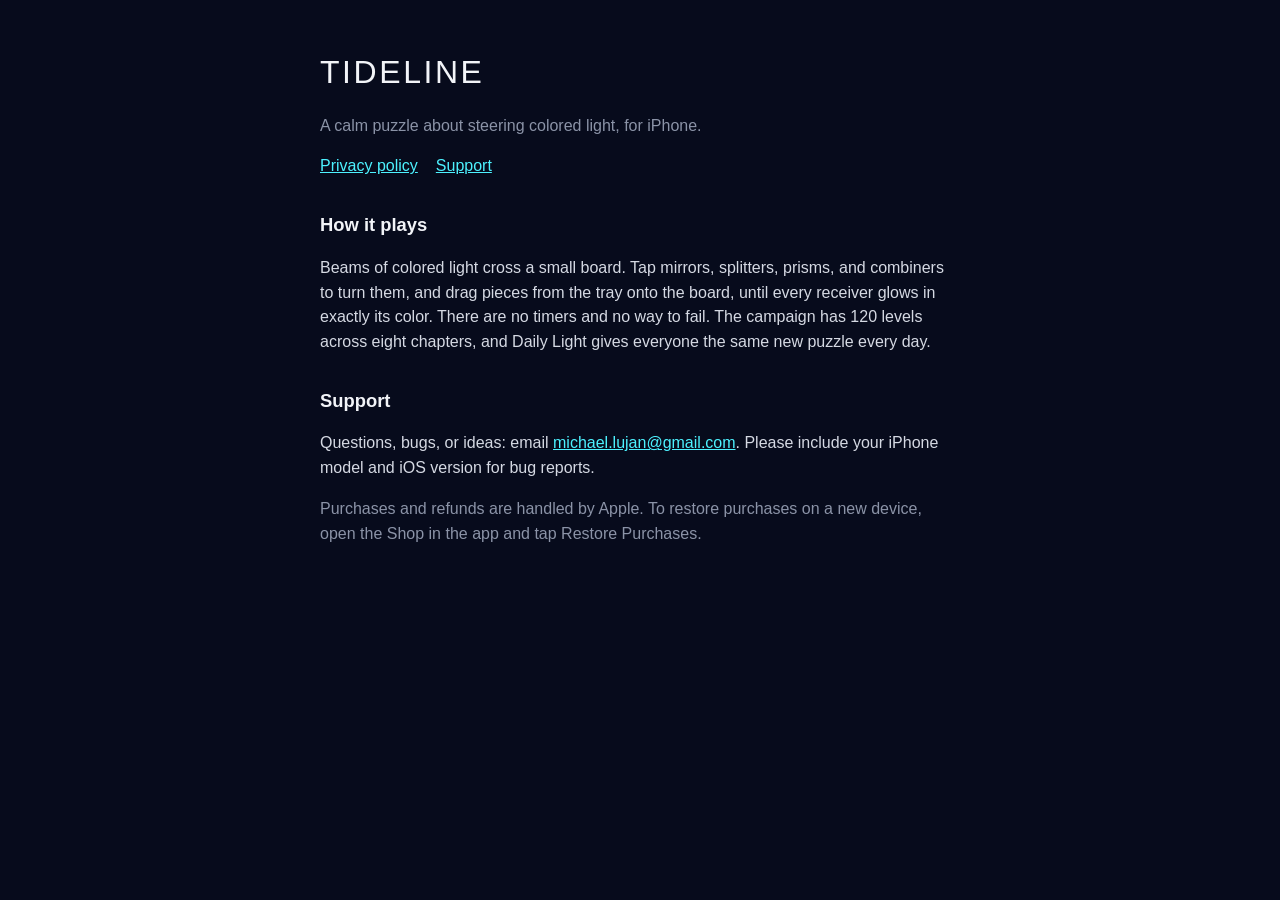
==== index.html @ cdab04fc "Tideline site: home, support, and privacy policy Co-Authored-By: Claude Opus 5.5 <noreply@anthropic." ====
<!doctype html>
<html lang="en">
<head>
<meta charset="utf-8">
<meta name="viewport" content="width=device-width, initial-scale=1">
<title>Tideline</title>
<link rel="stylesheet" href="style.css">
</head>
<body>
<main>
  <h1>TIDELINE</h1>
  <p class="dim">A calm puzzle about steering colored light, for iPhone.</p>
  <nav><a href="privacy.html">Privacy policy</a><a href="#support">Support</a></nav>

  <h2>How it plays</h2>
  <p>Beams of colored light cross a small board. Tap mirrors, splitters, prisms, and combiners to turn them, and drag pieces from the tray onto the board, until every receiver glows in exactly its color. There are no timers and no way to fail. The campaign has 120 levels across eight chapters, and Daily Light gives everyone the same new puzzle every day.</p>

  <h2 id="support">Support</h2>
  <p>Questions, bugs, or ideas: email <a href="mailto:michael.lujan@gmail.com">michael.lujan@gmail.com</a>. Please include your iPhone model and iOS version for bug reports.</p>
  <p class="dim">Purchases and refunds are handled by Apple. To restore purchases on a new device, open the Shop in the app and tap Restore Purchases.</p>
</main>
</body>
</html>
---- style.css ----
:root { color-scheme: dark; }
body { margin: 0; background: #070b1c; color: #f2f4f8; font-family: -apple-system, BlinkMacSystemFont, "Segoe UI", Roboto, sans-serif; line-height: 1.55; }
main { max-width: 640px; margin: 0 auto; padding: 48px 24px 64px; }
h1 { font-size: 2rem; letter-spacing: 0.08em; font-weight: 300; margin: 0 0 4px; }
h2 { font-size: 1.15rem; margin: 32px 0 8px; }
p, li { color: #d5d9e3; }
.dim { color: #8b93a7; }
a { color: #4df2ff; }
nav a { margin-right: 18px; }
ul { padding-left: 20px; }
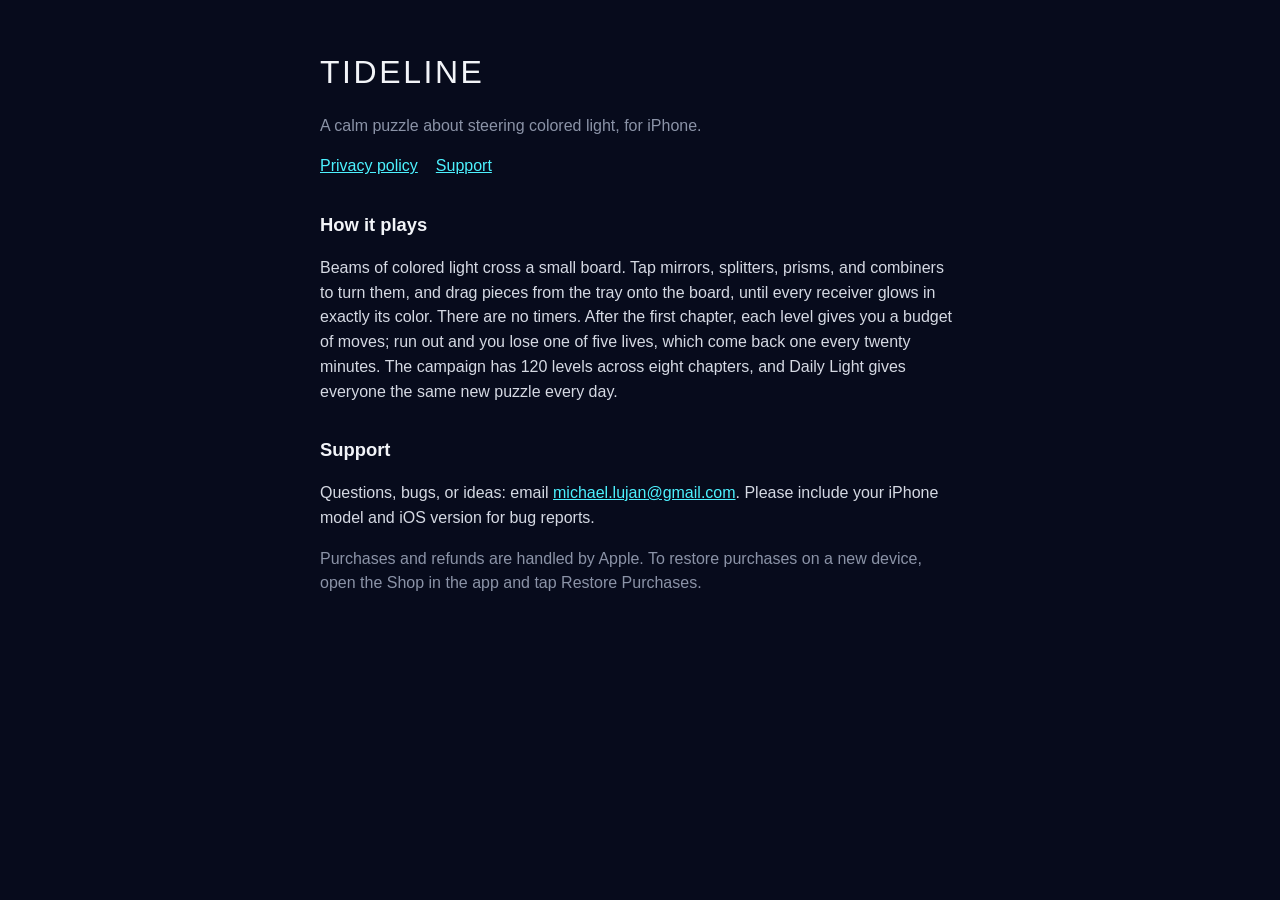
==== commit 6d2d300e: "Describe lives and the move budget Co-Authored-By: Claude Opus 5.5 <noreply@anthropic.com>" ====
--- a/index.html
+++ b/index.html
@@ -13,7 +13,7 @@
   <nav><a href="privacy.html">Privacy policy</a><a href="#support">Support</a></nav>
 
   <h2>How it plays</h2>
-  <p>Beams of colored light cross a small board. Tap mirrors, splitters, prisms, and combiners to turn them, and drag pieces from the tray onto the board, until every receiver glows in exactly its color. There are no timers and no way to fail. The campaign has 120 levels across eight chapters, and Daily Light gives everyone the same new puzzle every day.</p>
+  <p>Beams of colored light cross a small board. Tap mirrors, splitters, prisms, and combiners to turn them, and drag pieces from the tray onto the board, until every receiver glows in exactly its color. There are no timers. After the first chapter, each level gives you a budget of moves; run out and you lose one of five lives, which come back one every twenty minutes. The campaign has 120 levels across eight chapters, and Daily Light gives everyone the same new puzzle every day.</p>
 
   <h2 id="support">Support</h2>
   <p>Questions, bugs, or ideas: email <a href="mailto:michael.lujan@gmail.com">michael.lujan@gmail.com</a>. Please include your iPhone model and iOS version for bug reports.</p>
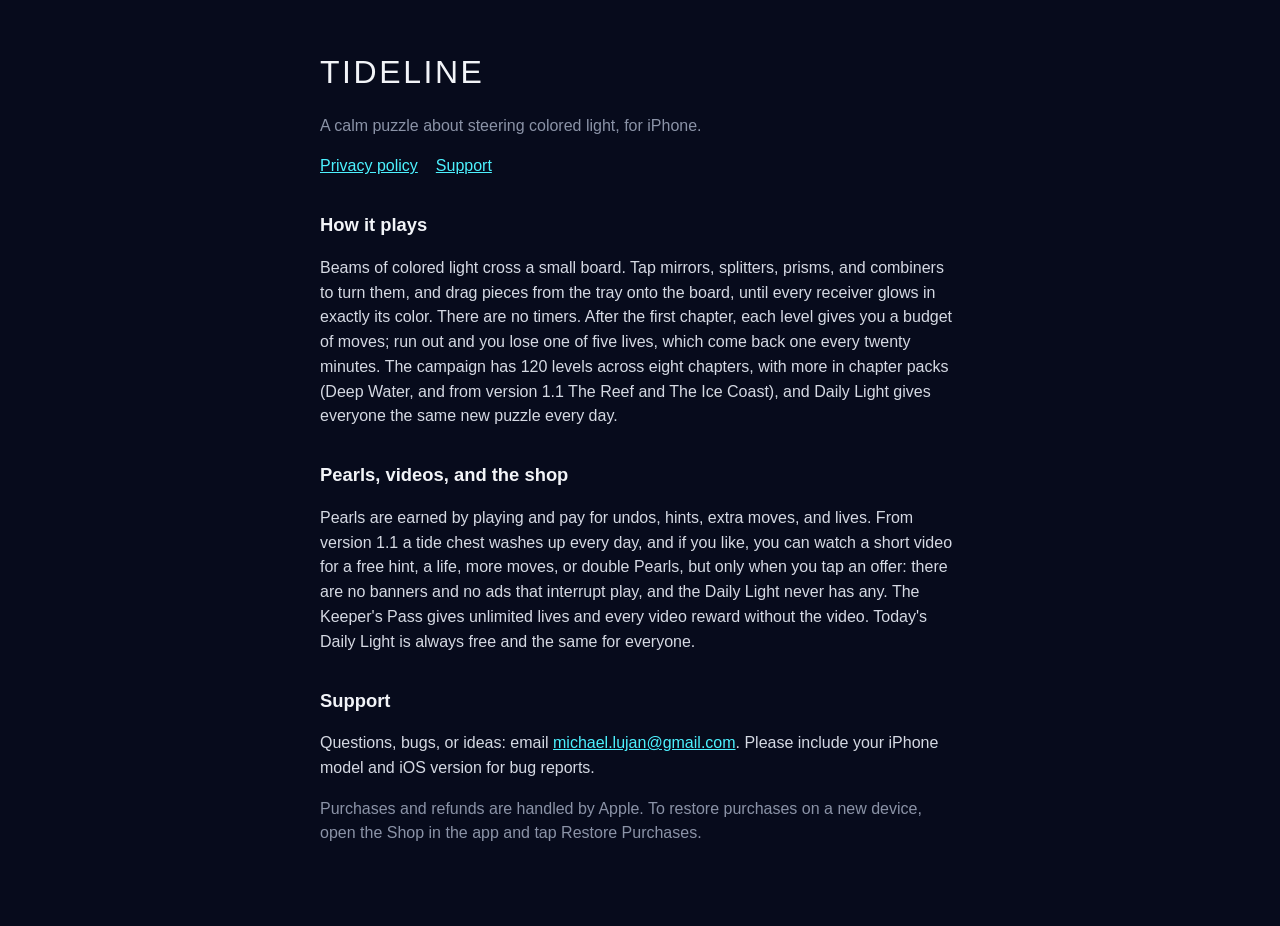
==== commit 0d174324: "Privacy policy and home page for 1.1: reward videos (AdMob), GameAnalytics, reminders, packs Co-Auth" ====
--- a/index.html
+++ b/index.html
@@ -13,7 +13,10 @@
   <nav><a href="privacy.html">Privacy policy</a><a href="#support">Support</a></nav>
 
   <h2>How it plays</h2>
-  <p>Beams of colored light cross a small board. Tap mirrors, splitters, prisms, and combiners to turn them, and drag pieces from the tray onto the board, until every receiver glows in exactly its color. There are no timers. After the first chapter, each level gives you a budget of moves; run out and you lose one of five lives, which come back one every twenty minutes. The campaign has 120 levels across eight chapters, and Daily Light gives everyone the same new puzzle every day.</p>
+  <p>Beams of colored light cross a small board. Tap mirrors, splitters, prisms, and combiners to turn them, and drag pieces from the tray onto the board, until every receiver glows in exactly its color. There are no timers. After the first chapter, each level gives you a budget of moves; run out and you lose one of five lives, which come back one every twenty minutes. The campaign has 120 levels across eight chapters, with more in chapter packs (Deep Water, and from version 1.1 The Reef and The Ice Coast), and Daily Light gives everyone the same new puzzle every day.</p>
+
+  <h2>Pearls, videos, and the shop</h2>
+  <p>Pearls are earned by playing and pay for undos, hints, extra moves, and lives. From version 1.1 a tide chest washes up every day, and if you like, you can watch a short video for a free hint, a life, more moves, or double Pearls, but only when you tap an offer: there are no banners and no ads that interrupt play, and the Daily Light never has any. The Keeper's Pass gives unlimited lives and every video reward without the video. Today's Daily Light is always free and the same for everyone.</p>
 
   <h2 id="support">Support</h2>
   <p>Questions, bugs, or ideas: email <a href="mailto:michael.lujan@gmail.com">michael.lujan@gmail.com</a>. Please include your iPhone model and iOS version for bug reports.</p>
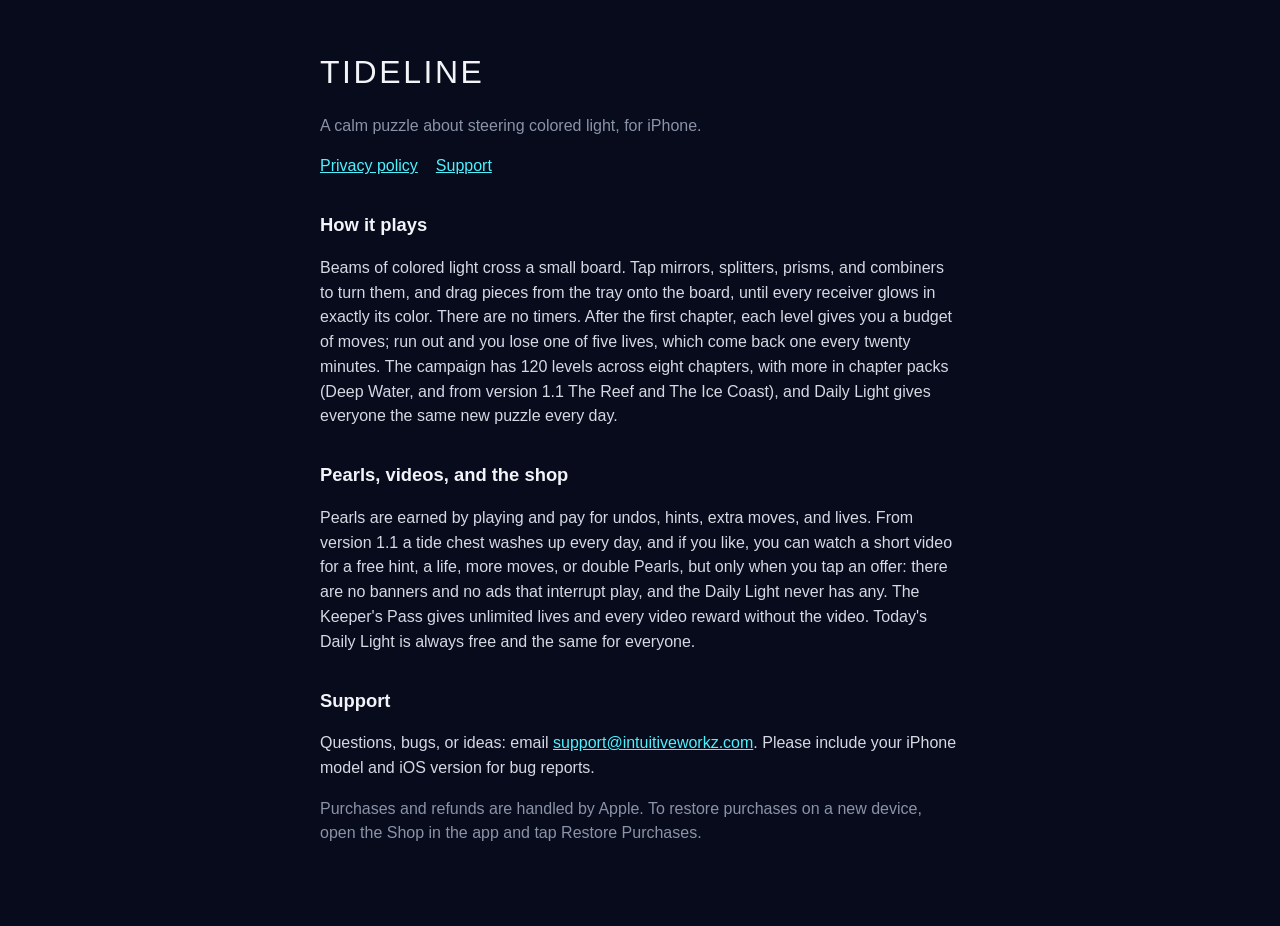
==== commit 1c0939c7: "Contact: support@intuitiveworkz.com Co-Authored-By: Claude Opus 5.5 <noreply@anthropic.com>" ====
--- a/index.html
+++ b/index.html
@@ -19,7 +19,7 @@
   <p>Pearls are earned by playing and pay for undos, hints, extra moves, and lives. From version 1.1 a tide chest washes up every day, and if you like, you can watch a short video for a free hint, a life, more moves, or double Pearls, but only when you tap an offer: there are no banners and no ads that interrupt play, and the Daily Light never has any. The Keeper's Pass gives unlimited lives and every video reward without the video. Today's Daily Light is always free and the same for everyone.</p>
 
   <h2 id="support">Support</h2>
-  <p>Questions, bugs, or ideas: email <a href="mailto:michael.lujan@gmail.com">michael.lujan@gmail.com</a>. Please include your iPhone model and iOS version for bug reports.</p>
+  <p>Questions, bugs, or ideas: email <a href="mailto:support@intuitiveworkz.com">support@intuitiveworkz.com</a>. Please include your iPhone model and iOS version for bug reports.</p>
   <p class="dim">Purchases and refunds are handled by Apple. To restore purchases on a new device, open the Shop in the app and tap Restore Purchases.</p>
 </main>
 </body>
